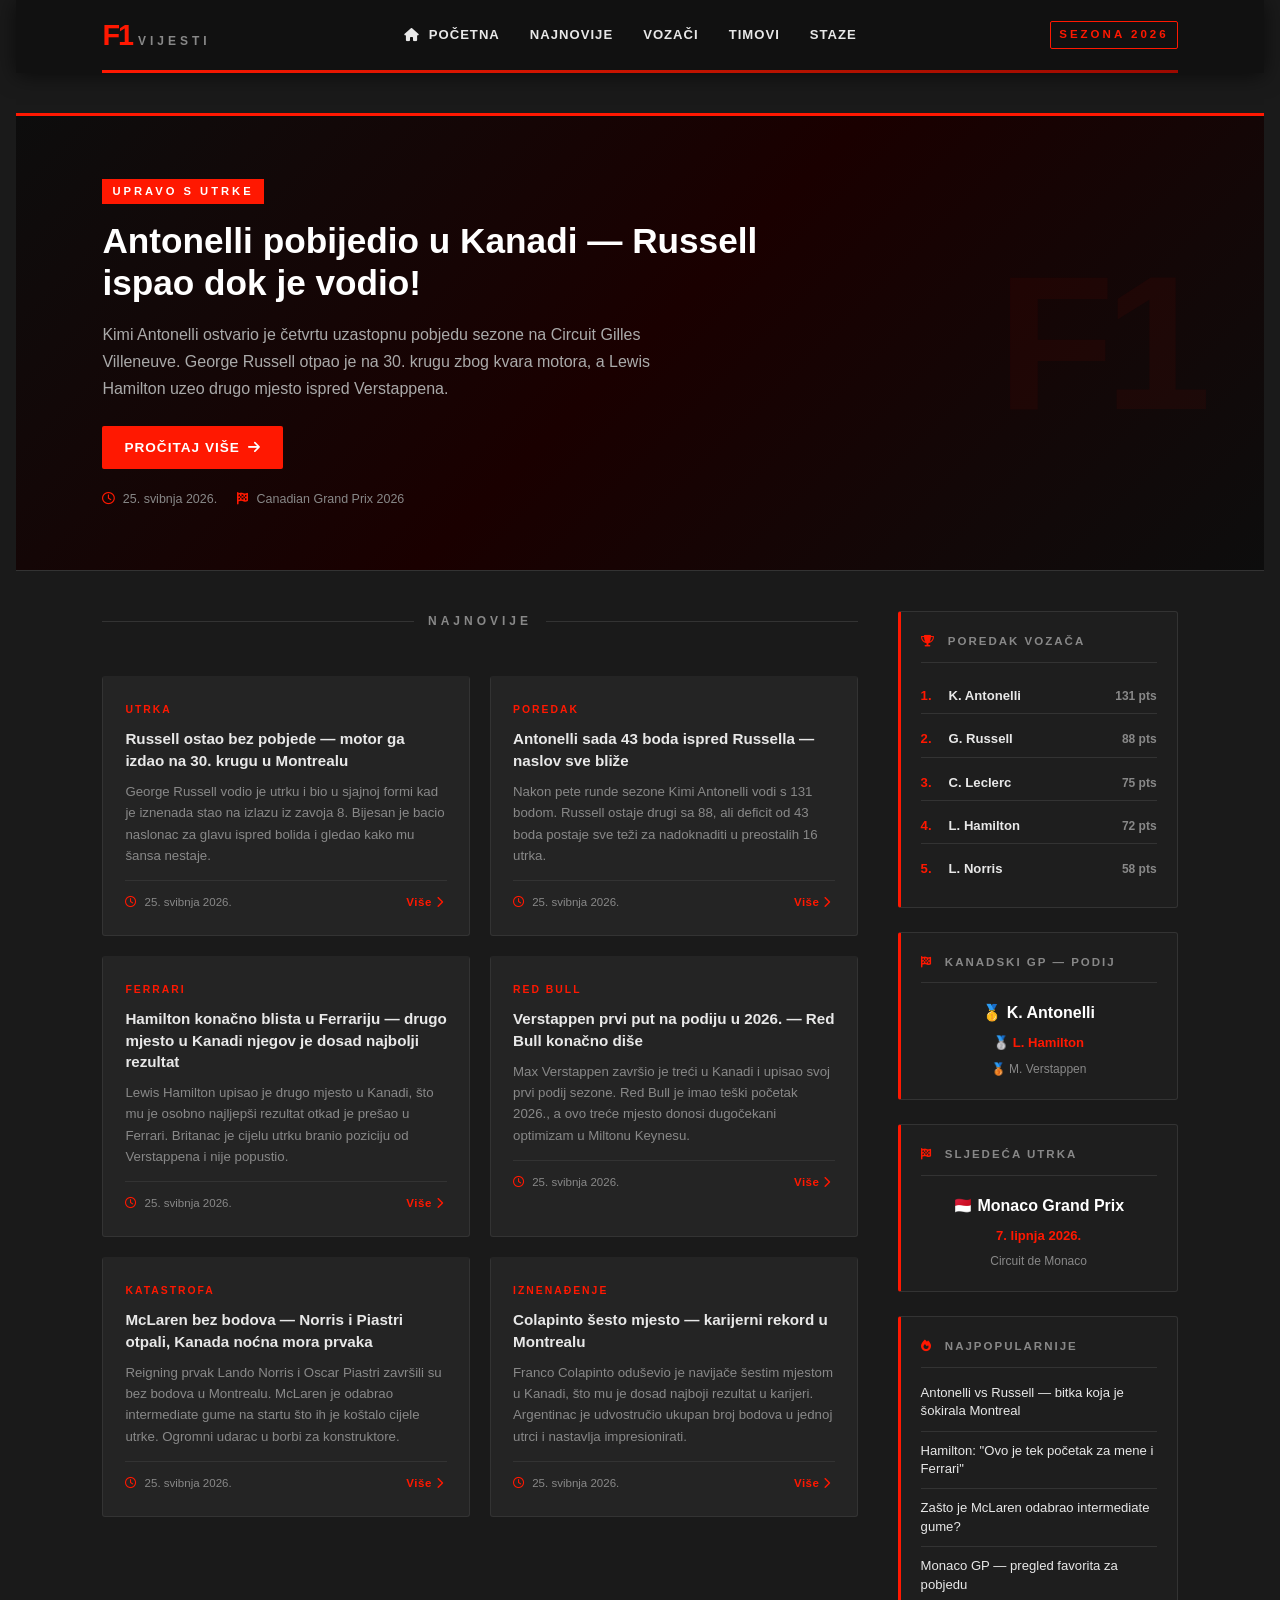
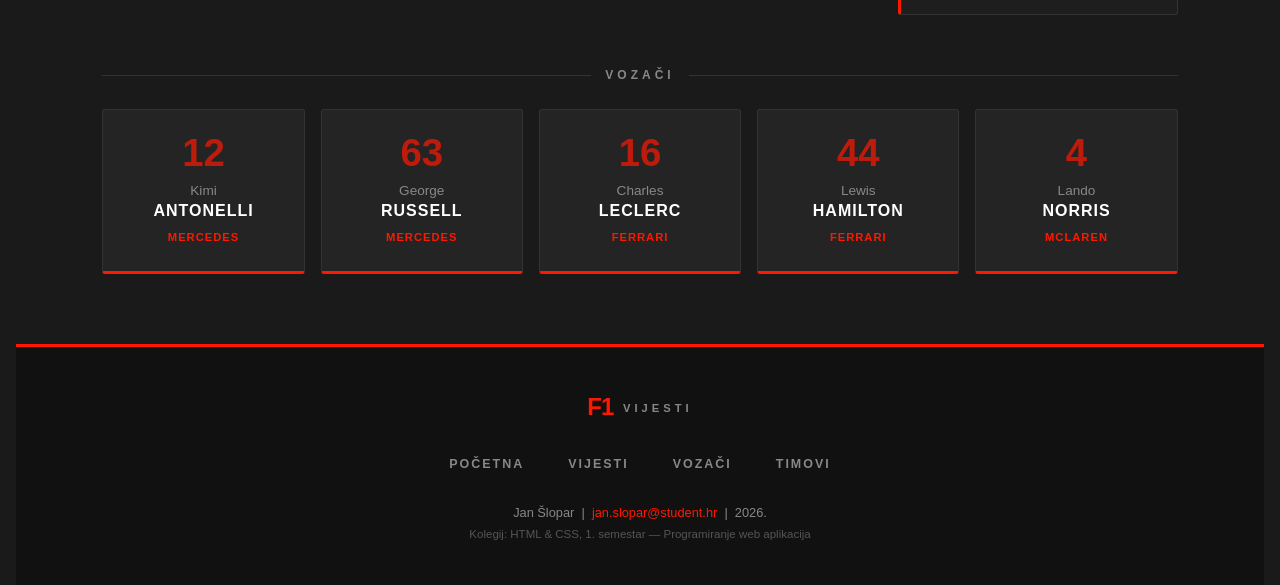
==== P/index.html @ 7d56a2d2 "Projekt - F1 Vijesti" ====
<!DOCTYPE html>
<html lang="hr">
<head>
  <meta charset="UTF-8">
  <meta name="viewport" content="width=device-width, initial-scale=1.0">
  <title>F1 Vijesti – Formula 1 News Hub</title>
  <link rel="stylesheet" href="style.css">
  <link rel="stylesheet" href="https://cdnjs.cloudflare.com/ajax/libs/font-awesome/6.7.2/css/all.min.css" crossorigin="anonymous" referrerpolicy="no-referrer" />
</head>
<body>

  <!-- ZAGLAVLJE -->
  <header>
    <div class="header-inner">
      <div class="header-brand">
        <span class="header-logo">F1</span>
        <span class="header-tagline">VIJESTI</span>
      </div>
      <!-- NAVIGACIJA -->
      <nav>
        <a href="index.html"><i class="fa-solid fa-house"></i> Početna</a>
        <a href="#najnovije">Najnovije</a>
        <a href="#vozaci">Vozači</a>
        <a href="#timovi">Timovi</a>
        <a href="#staze">Staze</a>
      </nav>
      <div class="header-season">SEZONA 2026</div>
    </div>
    <div class="header-stripe"></div>
  </header>

  <!-- TIJELO STRANICE -->
  <main>

    <!-- HERO VIJEST -->
    <section id="hero">
      <article class="hero-article">
        <div class="hero-label">UPRAVO S UTRKE</div>
        <h1>Antonelli pobijedio u Kanadi — Russell ispao dok je vodio!</h1>
        <p>Kimi Antonelli ostvario je četvrtu uzastopnu pobjedu sezone na Circuit Gilles Villeneuve. George Russell otpao je na 30. krugu zbog kvara motora, a Lewis Hamilton uzeo drugo mjesto ispred Verstappena.</p>
        <a href="vijest.html" class="btn-read">Pročitaj više <i class="fa-solid fa-arrow-right"></i></a>
        <div class="hero-meta">
          <span><i class="fa-regular fa-clock"></i> 25. svibnja 2026.</span>
          <span><i class="fa-solid fa-flag-checkered"></i> Canadian Grand Prix 2026</span>
        </div>
      </article>
    </section>

    <!-- NAJNOVIJE VIJESTI + ASIDE -->
    <div class="content-wrapper">

      <section id="najnovije" class="news-grid">
        <h2 class="section-title"><span>NAJNOVIJE</span></h2>

        <article class="news-card">
          <div class="news-card-label">UTRKA</div>
          <h3><a href="vijest.html">Russell ostao bez pobjede — motor ga izdao na 30. krugu u Montrealu</a></h3>
          <p>George Russell vodio je utrku i bio u sjajnoj formi kad je iznenada stao na izlazu iz zavoja 8. Bijesan je bacio naslonac za glavu ispred bolida i gledao kako mu šansa nestaje.</p>
          <div class="news-meta">
            <span><i class="fa-regular fa-clock"></i> 25. svibnja 2026.</span>
            <a href="vijest.html" class="link-more">Više <i class="fa-solid fa-chevron-right"></i></a>
          </div>
        </article>

        <article class="news-card">
          <div class="news-card-label">POREDAK</div>
          <h3><a href="vijest.html">Antonelli sada 43 boda ispred Russella — naslov sve bliže</a></h3>
          <p>Nakon pete runde sezone Kimi Antonelli vodi s 131 bodom. Russell ostaje drugi sa 88, ali deficit od 43 boda postaje sve teži za nadoknaditi u preostalih 16 utrka.</p>
          <div class="news-meta">
            <span><i class="fa-regular fa-clock"></i> 25. svibnja 2026.</span>
            <a href="vijest.html" class="link-more">Više <i class="fa-solid fa-chevron-right"></i></a>
          </div>
        </article>

        <article class="news-card">
          <div class="news-card-label">FERRARI</div>
          <h3><a href="vijest.html">Hamilton konačno blista u Ferrariju — drugo mjesto u Kanadi njegov je dosad najbolji rezultat</a></h3>
          <p>Lewis Hamilton upisao je drugo mjesto u Kanadi, što mu je osobno najljepši rezultat otkad je prešao u Ferrari. Britanac je cijelu utrku branio poziciju od Verstappena i nije popustio.</p>
          <div class="news-meta">
            <span><i class="fa-regular fa-clock"></i> 25. svibnja 2026.</span>
            <a href="vijest.html" class="link-more">Više <i class="fa-solid fa-chevron-right"></i></a>
          </div>
        </article>

        <article class="news-card">
          <div class="news-card-label">RED BULL</div>
          <h3><a href="vijest.html">Verstappen prvi put na podiju u 2026. — Red Bull konačno diše</a></h3>
          <p>Max Verstappen završio je treći u Kanadi i upisao svoj prvi podij sezone. Red Bull je imao teški početak 2026., a ovo treće mjesto donosi dugočekani optimizam u Miltonu Keynesu.</p>
          <div class="news-meta">
            <span><i class="fa-regular fa-clock"></i> 25. svibnja 2026.</span>
            <a href="vijest.html" class="link-more">Više <i class="fa-solid fa-chevron-right"></i></a>
          </div>
        </article>

        <article class="news-card">
          <div class="news-card-label">KATASTROFA</div>
          <h3><a href="vijest.html">McLaren bez bodova — Norris i Piastri otpali, Kanada noćna mora prvaka</a></h3>
          <p>Reigning prvak Lando Norris i Oscar Piastri završili su bez bodova u Montrealu. McLaren je odabrao intermediate gume na startu što ih je koštalo cijele utrke. Ogromni udarac u borbi za konstruktore.</p>
          <div class="news-meta">
            <span><i class="fa-regular fa-clock"></i> 25. svibnja 2026.</span>
            <a href="vijest.html" class="link-more">Više <i class="fa-solid fa-chevron-right"></i></a>
          </div>
        </article>

        <article class="news-card">
          <div class="news-card-label">IZNENAĐENJE</div>
          <h3><a href="vijest.html">Colapinto šesto mjesto — karijerni rekord u Montrealu</a></h3>
          <p>Franco Colapinto oduševio je navijače šestim mjestom u Kanadi, što mu je dosad najboji rezultat u karijeri. Argentinac je udvostručio ukupan broj bodova u jednoj utrci i nastavlja impresionirati.</p>
          <div class="news-meta">
            <span><i class="fa-regular fa-clock"></i> 25. svibnja 2026.</span>
            <a href="vijest.html" class="link-more">Više <i class="fa-solid fa-chevron-right"></i></a>
          </div>
        </article>

      </section>

      <!-- ASIDE – BOČNI SADRŽAJ -->
      <aside>

        <div class="aside-block">
          <h3 class="aside-title"><i class="fa-solid fa-trophy"></i> Poredak vozača</h3>
          <ol class="standings-list">
            <li><span class="pos">1.</span><span class="driver">K. Antonelli</span><span class="pts">131 pts</span></li>
            <li><span class="pos">2.</span><span class="driver">G. Russell</span><span class="pts">88 pts</span></li>
            <li><span class="pos">3.</span><span class="driver">C. Leclerc</span><span class="pts">75 pts</span></li>
            <li><span class="pos">4.</span><span class="driver">L. Hamilton</span><span class="pts">72 pts</span></li>
            <li><span class="pos">5.</span><span class="driver">L. Norris</span><span class="pts">58 pts</span></li>
          </ol>
        </div>

        <div class="aside-block">
          <h3 class="aside-title"><i class="fa-solid fa-flag-checkered"></i> Kanadski GP — Podij</h3>
          <div class="next-race">
            <div class="race-name">🥇 K. Antonelli</div>
            <div class="race-date">🥈 L. Hamilton</div>
            <div class="race-circuit">🥉 M. Verstappen</div>
          </div>
        </div>

        <div class="aside-block">
          <h3 class="aside-title"><i class="fa-solid fa-flag-checkered"></i> Sljedeća utrka</h3>
          <div class="next-race">
            <div class="race-name">🇲🇨 Monaco Grand Prix</div>
            <div class="race-date">7. lipnja 2026.</div>
            <div class="race-circuit">Circuit de Monaco</div>
          </div>
        </div>

        <div class="aside-block">
          <h3 class="aside-title"><i class="fa-solid fa-fire"></i> Najpopularnije</h3>
          <ul class="popular-list">
            <li><a href="vijest.html">Antonelli vs Russell — bitka koja je šokirala Montreal</a></li>
            <li><a href="vijest.html">Hamilton: "Ovo je tek početak za mene i Ferrari"</a></li>
            <li><a href="vijest.html">Zašto je McLaren odabrao intermediate gume?</a></li>
            <li><a href="vijest.html">Monaco GP — pregled favorita za pobjedu</a></li>
          </ul>
        </div>

      </aside>
    </div>

    <!-- SEKCIJA VOZAČI -->
    <section id="vozaci">
      <h2 class="section-title"><span>VOZAČI</span></h2>
      <div class="drivers-strip">
        <div class="driver-card">
          <div class="driver-number">12</div>
          <div class="driver-name">Kimi<br><strong>Antonelli</strong></div>
          <div class="driver-team">Mercedes</div>
        </div>
        <div class="driver-card">
          <div class="driver-number">63</div>
          <div class="driver-name">George<br><strong>Russell</strong></div>
          <div class="driver-team">Mercedes</div>
        </div>
        <div class="driver-card">
          <div class="driver-number">16</div>
          <div class="driver-name">Charles<br><strong>Leclerc</strong></div>
          <div class="driver-team">Ferrari</div>
        </div>
        <div class="driver-card">
          <div class="driver-number">44</div>
          <div class="driver-name">Lewis<br><strong>Hamilton</strong></div>
          <div class="driver-team">Ferrari</div>
        </div>
        <div class="driver-card">
          <div class="driver-number">4</div>
          <div class="driver-name">Lando<br><strong>Norris</strong></div>
          <div class="driver-team">McLaren</div>
        </div>
      </div>
    </section>

  </main>

  <!-- PODNOŽJE -->
  <footer>
    <div class="footer-inner">
      <div class="footer-brand">F1 <span>VIJESTI</span></div>
      <nav class="footer-nav">
        <a href="index.html">Početna</a>
        <a href="#najnovije">Vijesti</a>
        <a href="#vozaci">Vozači</a>
        <a href="#timovi">Timovi</a>
      </nav>
      <div class="footer-info">
        <p>Jan Šlopar &nbsp;|&nbsp; <a href="mailto:jan.slopar@student.hr">jan.slopar@student.hr</a> &nbsp;|&nbsp; 2026.</p>
        <p class="footer-copy">Kolegij: HTML &amp; CSS, 1. semestar &mdash; Programiranje web aplikacija</p>
      </div>
    </div>
  </footer>

</body>
</html>
---- P/style.css ----
/* ---------- var ---------- */
:root {
  --red:        #FF1801;
  --red-dark:   #B31200;
  --red-glow:   rgba(255, 24, 1, 0.15);
  --bg:         #1a1a1a;
  --bg-card:    #242424;
  --bg-aside:   #1e1e1e;
  --border:     #333;
  --text:       #e8e8e8;
  --text-muted: #888;
  --white:      #ffffff;
  --gold:       #f0c040;
  --font-main:  'Segoe UI', Tahoma, Geneva, Verdana, sans-serif;
}

/* ---------- reset ---------- */
*, *::before, *::after {
  box-sizing: border-box;
  margin: 0;
  padding: 0;
}

html {
  scroll-behavior: smooth;
}

body {
  font-family: var(--font-main);
  background-color: var(--bg);
  color: var(--text);
  line-height: 1.7;
  padding-left: 8%;
  padding-right: 8%;
}

a {
  color: var(--red);
  text-decoration: none;
  transition: color 0.2s;
}

a:hover {
  color: var(--red-dark);
}

img {
  max-width: 100%;
  display: block;
}

ul, ol {
  list-style: none;
}

/* ---------- ZAGLAVLJE (HEADER) ---------- */
header {
  position: sticky;
  top: 0;
  z-index: 100;
  background-color: #111;
  margin-left: -8%;
  margin-right: -8%;
  padding: 0 8%;
  box-shadow: 0 2px 20px rgba(0,0,0,0.6);
}

.header-inner {
  display: flex;
  align-items: center;
  justify-content: space-between;
  height: 70px;
  gap: 20px;
}

.header-brand {
  display: flex;
  align-items: baseline;
  gap: 6px;
  flex-shrink: 0;
}

.header-logo {
  font-size: 1.8rem;
  font-weight: 900;
  color: var(--red);
  letter-spacing: -2px;
  text-transform: uppercase;
}

.header-tagline {
  font-size: 0.75rem;
  font-weight: 700;
  color: var(--text-muted);
  letter-spacing: 4px;
  text-transform: uppercase;
}

/* NAVIGACIJA */
nav {
  display: flex;
  gap: 6px;
  flex-wrap: wrap;
}

nav a {
  color: var(--text);
  font-size: 0.82rem;
  font-weight: 600;
  letter-spacing: 1px;
  text-transform: uppercase;
  padding: 6px 12px;
  border-radius: 2px;
  transition: color 0.2s, background 0.2s;
}

nav a:hover {
  color: var(--white);
  background-color: var(--red);
}

nav a i {
  margin-right: 4px;
}

.header-season {
  font-size: 0.72rem;
  font-weight: 800;
  letter-spacing: 3px;
  color: var(--red);
  flex-shrink: 0;
  border: 1px solid var(--red);
  padding: 3px 8px;
  border-radius: 2px;
}

.header-stripe {
  height: 3px;
  background: linear-gradient(90deg, var(--red), var(--red-dark), #800, var(--red));
  background-size: 200% 100%;
  animation: stripe-move 3s linear infinite;
}

@keyframes stripe-move {
  0%   { background-position: 0% 0%; }
  100% { background-position: 200% 0%; }
}

/* ---------- HERO SEKCIJA ---------- */
#hero {
  margin: 40px -8%;
  padding: 60px 8%;
  background: linear-gradient(135deg, #0d0d0d 0%, #1a0000 50%, #0d0d0d 100%);
  border-top: 3px solid var(--red);
  border-bottom: 1px solid var(--border);
  position: relative;
  overflow: hidden;
}

#hero::before {
  content: "F1";
  position: absolute;
  right: 5%;
  top: 50%;
  transform: translateY(-50%);
  font-size: 12rem;
  font-weight: 900;
  color: rgba(255,24,1,0.05);
  letter-spacing: -10px;
  pointer-events: none;
}

.hero-article {
  max-width: 700px;
}

.hero-label {
  display: inline-block;
  background: var(--red);
  color: var(--white);
  font-size: 0.7rem;
  font-weight: 800;
  letter-spacing: 3px;
  padding: 3px 10px;
  margin-bottom: 16px;
  text-transform: uppercase;
}

.hero-article h1 {
  font-size: 2.2rem;
  font-weight: 800;
  line-height: 1.2;
  color: var(--white);
  margin-bottom: 16px;
}

.hero-article p {
  font-size: 1rem;
  color: #aaa;
  margin-bottom: 24px;
  max-width: 580px;
}

.btn-read {
  display: inline-flex;
  align-items: center;
  gap: 8px;
  background: var(--red);
  color: var(--white);
  font-weight: 700;
  font-size: 0.85rem;
  letter-spacing: 1px;
  text-transform: uppercase;
  padding: 10px 22px;
  border-radius: 2px;
  transition: background 0.2s, transform 0.15s;
}

.btn-read:hover {
  background: var(--red-dark);
  color: var(--white);
  transform: translateX(3px);
}

.hero-meta {
  display: flex;
  gap: 20px;
  margin-top: 20px;
  font-size: 0.78rem;
  color: var(--text-muted);
}

.hero-meta i {
  margin-right: 5px;
  color: var(--red);
}

/* ---------- LAYOUT: CONTENT + ASIDE ---------- */
.content-wrapper {
  display: grid;
  grid-template-columns: 1fr 280px;
  gap: 40px;
  margin-top: 40px;
}

/* ---------- NASLOV SEKCIJE ---------- */
.section-title {
  font-size: 0.75rem;
  font-weight: 800;
  letter-spacing: 4px;
  text-transform: uppercase;
  color: var(--text-muted);
  margin-bottom: 24px;
  display: flex;
  align-items: center;
  gap: 14px;
}

.section-title::before,
.section-title::after {
  content: "";
  flex: 1;
  height: 1px;
  background: var(--border);
}

.section-title span {
  white-space: nowrap;
}

/* ---------- MREŽA VIJESTI ---------- */
.news-grid {
  display: grid;
  grid-template-columns: 1fr 1fr;
  gap: 20px;
  align-content: start;
}

.news-grid .section-title {
  grid-column: 1 / -1;
}

/* ---------- KARTICA VIJESTI ---------- */
.news-card {
  background: var(--bg-card);
  border: 1px solid var(--border);
  border-top: 3px solid transparent;
  padding: 22px;
  border-radius: 3px;
  transition: border-top-color 0.2s, transform 0.2s, box-shadow 0.2s;
}

.news-card:hover {
  border-top-color: var(--red);
  transform: translateY(-3px);
  box-shadow: 0 8px 30px rgba(0,0,0,0.4);
}

.news-card-label {
  font-size: 0.65rem;
  font-weight: 800;
  letter-spacing: 2px;
  color: var(--red);
  text-transform: uppercase;
  margin-bottom: 10px;
}

.news-card h3 {
  font-size: 0.95rem;
  font-weight: 700;
  line-height: 1.4;
  margin-bottom: 10px;
}

.news-card h3 a {
  color: var(--text);
  transition: color 0.2s;
}

.news-card h3 a:hover {
  color: var(--red);
}

.news-card p {
  font-size: 0.83rem;
  color: var(--text-muted);
  line-height: 1.6;
  margin-bottom: 14px;
}

.news-meta {
  display: flex;
  justify-content: space-between;
  align-items: center;
  font-size: 0.72rem;
  color: var(--text-muted);
  border-top: 1px solid var(--border);
  padding-top: 12px;
}

.news-meta i {
  margin-right: 4px;
  color: var(--red);
}

.link-more {
  font-size: 0.72rem;
  font-weight: 700;
  color: var(--red);
  letter-spacing: 0.5px;
}

/* ---------- ASIDE ---------- */
aside {
  display: flex;
  flex-direction: column;
  gap: 24px;
}

.aside-block {
  background: var(--bg-aside);
  border: 1px solid var(--border);
  border-left: 3px solid var(--red);
  padding: 20px;
  border-radius: 3px;
}

.aside-title {
  font-size: 0.72rem;
  font-weight: 800;
  letter-spacing: 2px;
  text-transform: uppercase;
  color: var(--text-muted);
  margin-bottom: 16px;
  padding-bottom: 10px;
  border-bottom: 1px solid var(--border);
}

.aside-title i {
  color: var(--red);
  margin-right: 7px;
}

/* Poredak vozača */
.standings-list {
  display: flex;
  flex-direction: column;
  gap: 8px;
}

.standings-list li {
  display: flex;
  align-items: center;
  gap: 8px;
  font-size: 0.82rem;
  padding: 6px 0;
  border-bottom: 1px solid var(--border);
}

.standings-list li:last-child {
  border-bottom: none;
}

.standings-list .pos {
  color: var(--red);
  font-weight: 800;
  width: 20px;
  flex-shrink: 0;
}

.standings-list .driver {
  flex: 1;
  font-weight: 600;
}

.standings-list .pts {
  color: var(--text-muted);
  font-size: 0.75rem;
  font-weight: 700;
}

/* Sljedeća utrka */
.next-race {
  text-align: center;
}

.race-name {
  font-size: 1rem;
  font-weight: 700;
  color: var(--white);
  margin-bottom: 6px;
}

.race-date {
  font-size: 0.82rem;
  color: var(--red);
  font-weight: 700;
  margin-bottom: 4px;
}

.race-circuit {
  font-size: 0.75rem;
  color: var(--text-muted);
}

/* Popularne vijesti */
.popular-list {
  display: flex;
  flex-direction: column;
  gap: 10px;
}

.popular-list li {
  font-size: 0.82rem;
  line-height: 1.4;
  padding-bottom: 10px;
  border-bottom: 1px solid var(--border);
}

.popular-list li:last-child {
  border-bottom: none;
  padding-bottom: 0;
}

.popular-list li a {
  color: var(--text);
}

.popular-list li a:hover {
  color: var(--red);
}

/* ---------- VOZAČI STRIP ---------- */
#vozaci {
  margin-top: 50px;
  margin-bottom: 50px;
}

.drivers-strip {
  display: flex;
  gap: 16px;
  overflow-x: auto;
  padding-bottom: 10px;
}

.driver-card {
  background: var(--bg-card);
  border: 1px solid var(--border);
  border-bottom: 3px solid var(--red);
  padding: 24px 20px;
  border-radius: 3px;
  min-width: 160px;
  flex: 1;
  text-align: center;
  transition: transform 0.2s, box-shadow 0.2s;
}

.driver-card:hover {
  transform: translateY(-4px);
  box-shadow: 0 10px 30px var(--red-glow);
}

.driver-number {
  font-size: 2.4rem;
  font-weight: 900;
  color: var(--red);
  line-height: 1;
  margin-bottom: 8px;
  opacity: 0.7;
}

.driver-name {
  font-size: 0.85rem;
  color: var(--text-muted);
  line-height: 1.4;
  margin-bottom: 6px;
}

.driver-name strong {
  display: block;
  color: var(--white);
  font-size: 1rem;
  font-weight: 800;
  text-transform: uppercase;
  letter-spacing: 1px;
}

.driver-team {
  font-size: 0.7rem;
  color: var(--red);
  font-weight: 700;
  letter-spacing: 1px;
  text-transform: uppercase;
}

/* ---------- ČLANAK (vijest.html) ---------- */
.article-breadcrumb {
  font-size: 0.75rem;
  color: var(--text-muted);
  margin-bottom: 24px;
  display: flex;
  align-items: center;
  gap: 8px;
  flex-wrap: wrap;
}

.article-breadcrumb a {
  color: var(--text-muted);
}

.article-breadcrumb a:hover {
  color: var(--red);
}

.article-breadcrumb i {
  font-size: 0.6rem;
  color: var(--border);
}

.single-article {
  padding-right: 20px;
}

.article-label {
  display: inline-block;
  background: var(--red);
  color: var(--white);
  font-size: 0.68rem;
  font-weight: 800;
  letter-spacing: 3px;
  padding: 3px 10px;
  margin-bottom: 16px;
  text-transform: uppercase;
}

.single-article h1 {
  font-size: 2rem;
  font-weight: 800;
  line-height: 1.25;
  color: var(--white);
  margin-bottom: 16px;
}

.article-meta {
  display: flex;
  gap: 20px;
  flex-wrap: wrap;
  font-size: 0.78rem;
  color: var(--text-muted);
  padding-bottom: 20px;
  border-bottom: 1px solid var(--border);
  margin-bottom: 24px;
}

.article-meta i {
  color: var(--red);
  margin-right: 5px;
}

.article-lead {
  font-size: 1.05rem;
  font-weight: 600;
  color: #bbb;
  line-height: 1.7;
  padding: 18px 20px;
  border-left: 4px solid var(--red);
  background: var(--bg-card);
  border-radius: 0 3px 3px 0;
  margin-bottom: 30px;
}

.article-body h2 {
  font-size: 1.15rem;
  font-weight: 800;
  color: var(--white);
  margin: 28px 0 12px;
  text-transform: uppercase;
  letter-spacing: 1px;
}

.article-body p {
  font-size: 0.92rem;
  color: var(--text);
  line-height: 1.8;
  margin-bottom: 16px;
}

.article-body em {
  color: var(--red);
  font-style: normal;
  font-weight: 600;
}

blockquote {
  border-left: 4px solid var(--red);
  padding: 14px 20px;
  background: var(--bg-card);
  margin: 24px 0;
  font-size: 0.95rem;
  color: #ccc;
  font-style: italic;
  border-radius: 0 3px 3px 0;
}

blockquote cite {
  display: block;
  margin-top: 8px;
  font-size: 0.78rem;
  color: var(--red);
  font-style: normal;
  font-weight: 700;
}

/* Tablica u članku */
.article-table {
  width: 100%;
  border-collapse: collapse;
  margin: 24px 0;
  font-size: 0.88rem;
}

.article-table th {
  background: var(--red);
  color: var(--white);
  font-weight: 700;
  text-align: left;
  padding: 10px 14px;
  letter-spacing: 1px;
  text-transform: uppercase;
  font-size: 0.75rem;
}

.article-table td {
  padding: 10px 14px;
  border-bottom: 1px solid var(--border);
  color: var(--text);
}

.article-table .top-row td {
  color: var(--gold);
  font-weight: 700;
}

.article-table tr:hover td {
  background: var(--bg-card);
}

/* Tagovi */
.article-tags {
  display: flex;
  flex-wrap: wrap;
  gap: 8px;
  margin: 30px 0;
  align-items: center;
}

.article-tags span {
  color: var(--text-muted);
  font-size: 0.8rem;
}

.article-tags a {
  font-size: 0.75rem;
  font-weight: 700;
  padding: 4px 12px;
  border: 1px solid var(--red);
  color: var(--red);
  border-radius: 2px;
  letter-spacing: 1px;
  text-transform: uppercase;
  transition: background 0.2s, color 0.2s;
}

.article-tags a:hover {
  background: var(--red);
  color: var(--white);
}

.btn-back {
  display: inline-flex;
  align-items: center;
  gap: 8px;
  color: var(--text-muted);
  font-size: 0.82rem;
  font-weight: 600;
  transition: color 0.2s;
  border-top: 1px solid var(--border);
  padding-top: 20px;
  margin-top: 10px;
  width: 100%;
}

.btn-back:hover {
  color: var(--red);
}

/* ---------- PODNOŽJE (FOOTER) ---------- */
footer {
  background: #111;
  margin-left: -8%;
  margin-right: -8%;
  padding: 40px 8%;
  margin-top: 60px;
  border-top: 3px solid var(--red);
}

.footer-inner {
  display: flex;
  flex-direction: column;
  align-items: center;
  gap: 20px;
  text-align: center;
}

.footer-brand {
  font-size: 1.5rem;
  font-weight: 900;
  color: var(--red);
  letter-spacing: -1px;
}

.footer-brand span {
  font-size: 0.7rem;
  font-weight: 700;
  color: var(--text-muted);
  letter-spacing: 4px;
  margin-left: 4px;
  vertical-align: middle;
}

.footer-nav {
  display: flex;
  gap: 20px;
  flex-wrap: wrap;
  justify-content: center;
}

.footer-nav a {
  font-size: 0.78rem;
  font-weight: 700;
  letter-spacing: 2px;
  text-transform: uppercase;
  color: var(--text-muted);
}

.footer-nav a:hover {
  color: var(--red);
}

.footer-info {
  font-size: 0.8rem;
  color: var(--text-muted);
  line-height: 1.8;
}

.footer-info a {
  color: var(--red);
}

.footer-copy {
  font-size: 0.72rem;
  color: #555;
}

/* ---------- RESPONZIVNOST ---------- */
@media (max-width: 1100px) {
  .content-wrapper {
    grid-template-columns: 1fr 240px;
  }
}

@media (max-width: 900px) {
  body {
    padding-left: 5%;
    padding-right: 5%;
  }

  header {
    margin-left: -5%;
    margin-right: -5%;
    padding: 0 5%;
  }

  footer {
    margin-left: -5%;
    margin-right: -5%;
    padding: 30px 5%;
  }

  #hero {
    margin-left: -5%;
    margin-right: -5%;
    padding: 40px 5%;
  }

  .content-wrapper {
    grid-template-columns: 1fr;
  }

  aside {
    flex-direction: row;
    flex-wrap: wrap;
  }

  .aside-block {
    flex: 1;
    min-width: 240px;
  }

  .header-season {
    display: none;
  }
}

@media (max-width: 650px) {
  body {
    padding-left: 4%;
    padding-right: 4%;
  }

  .header-inner {
    flex-wrap: wrap;
    height: auto;
    padding: 12px 0;
    gap: 10px;
  }

  nav a {
    padding: 4px 8px;
    font-size: 0.75rem;
  }

  .hero-article h1 {
    font-size: 1.5rem;
  }

  .news-grid {
    grid-template-columns: 1fr;
  }

  .drivers-strip {
    flex-wrap: nowrap;
    overflow-x: auto;
  }

  .single-article h1 {
    font-size: 1.5rem;
  }

  aside {
    flex-direction: column;
  }
}
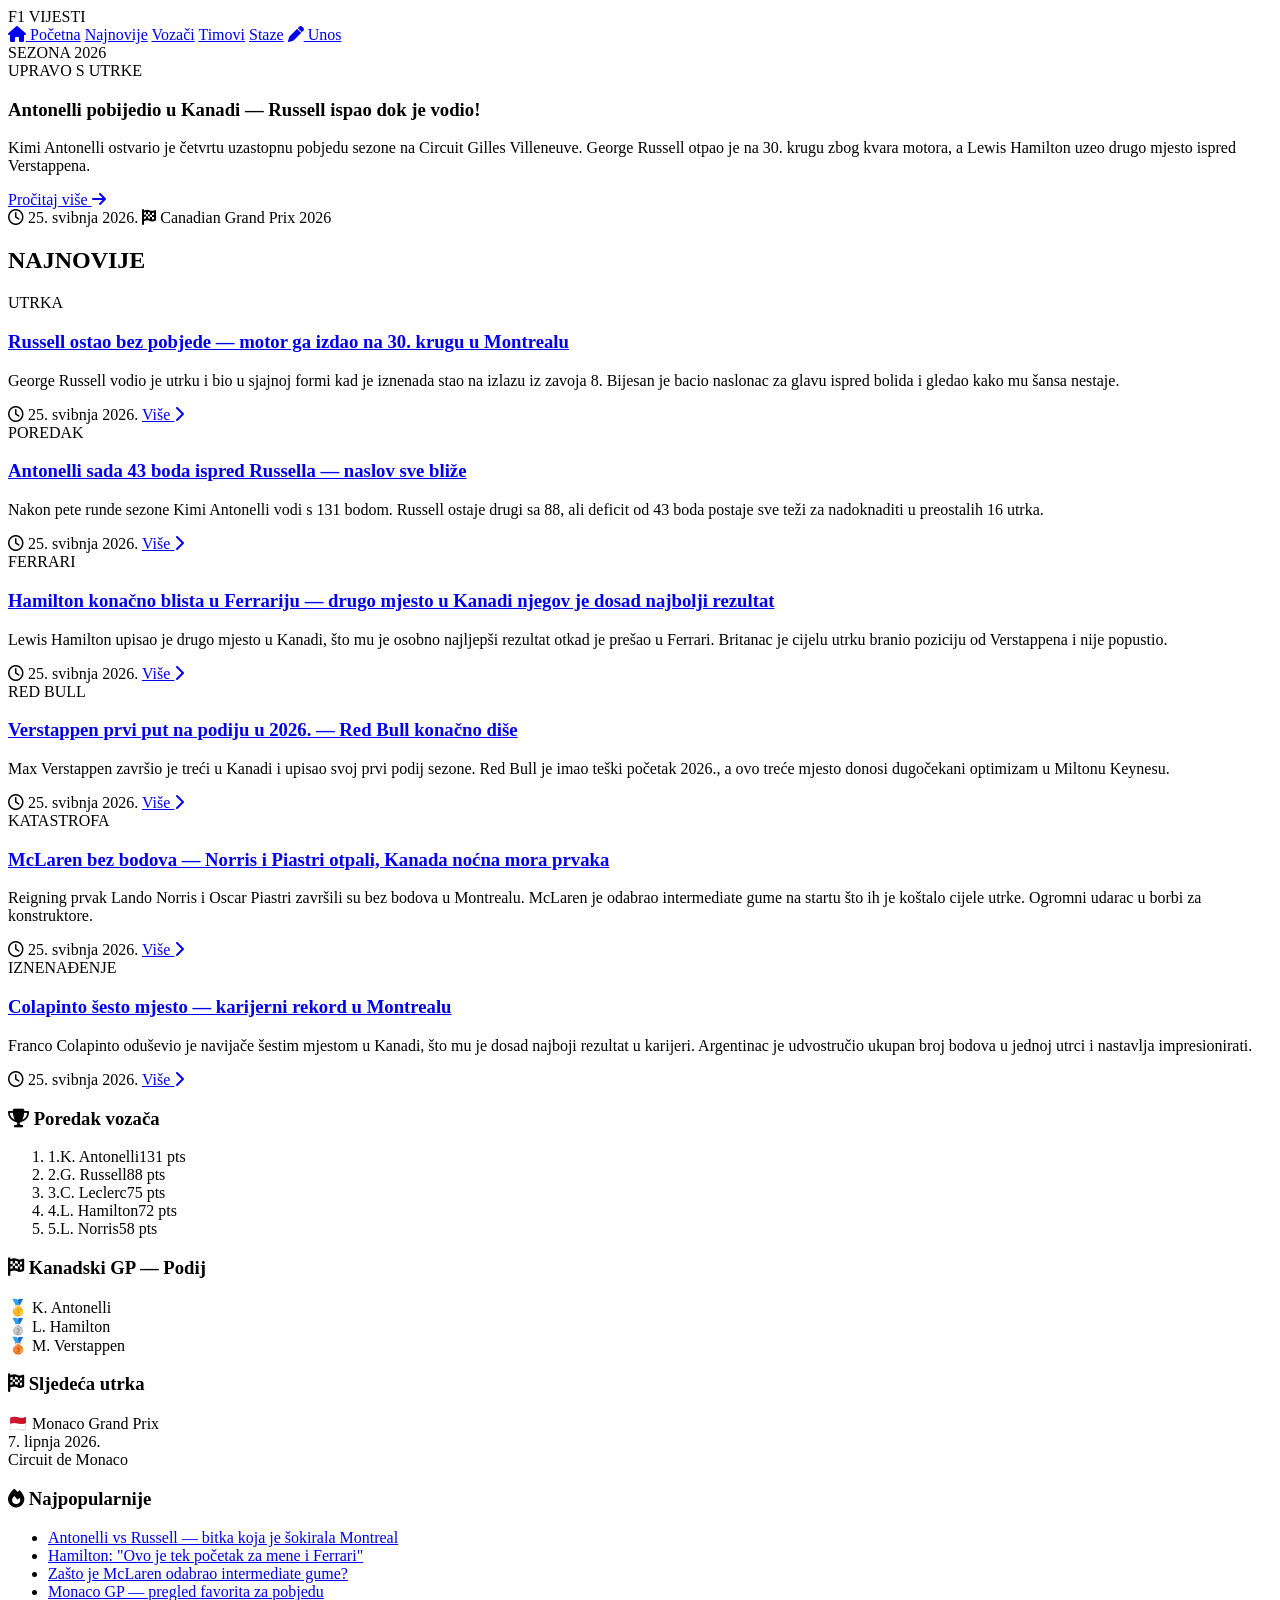
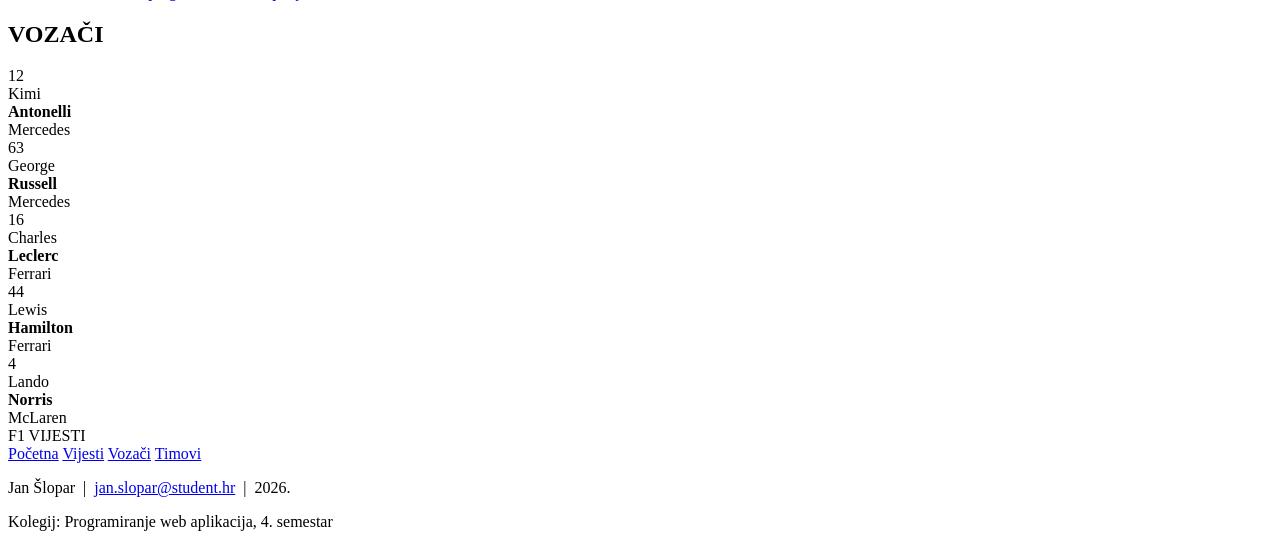
==== commit 5f66b849: "Projekt - F1 Vijesti" ====
--- a/P/index.html
+++ b/P/index.html
@@ -4,7 +4,7 @@
   <meta charset="UTF-8">
   <meta name="viewport" content="width=device-width, initial-scale=1.0">
   <title>F1 Vijesti – Formula 1 News Hub</title>
-  <link rel="stylesheet" href="style.css">
+  <link rel="stylesheet" href="style/style.css">
   <link rel="stylesheet" href="https://cdnjs.cloudflare.com/ajax/libs/font-awesome/6.7.2/css/all.min.css" crossorigin="anonymous" referrerpolicy="no-referrer" />
 </head>
 <body>
@@ -23,6 +23,7 @@
         <a href="#vozaci">Vozači</a>
         <a href="#timovi">Timovi</a>
         <a href="#staze">Staze</a>
+        <a href="unos.html"><i class="fa-solid fa-pen"></i> Unos</a>
       </nav>
       <div class="header-season">SEZONA 2026</div>
     </div>
@@ -204,8 +205,8 @@
         <a href="#timovi">Timovi</a>
       </nav>
       <div class="footer-info">
-        <p>Jan Šlopar &nbsp;|&nbsp; <a href="mailto:jan.slopar@student.hr">jan.slopar@student.hr</a> &nbsp;|&nbsp; 2026.</p>
-        <p class="footer-copy">Kolegij: HTML &amp; CSS, 1. semestar &mdash; Programiranje web aplikacija</p>
+        <p>Jan Šlopar &nbsp;|&nbsp; <a href="mailto:jslopar@tvz.hr">jan.slopar@student.hr</a> &nbsp;|&nbsp; 2026.</p>
+        <p class="footer-copy">Kolegij: Programiranje web aplikacija, 4. semestar </p>
       </div>
     </div>
   </footer>
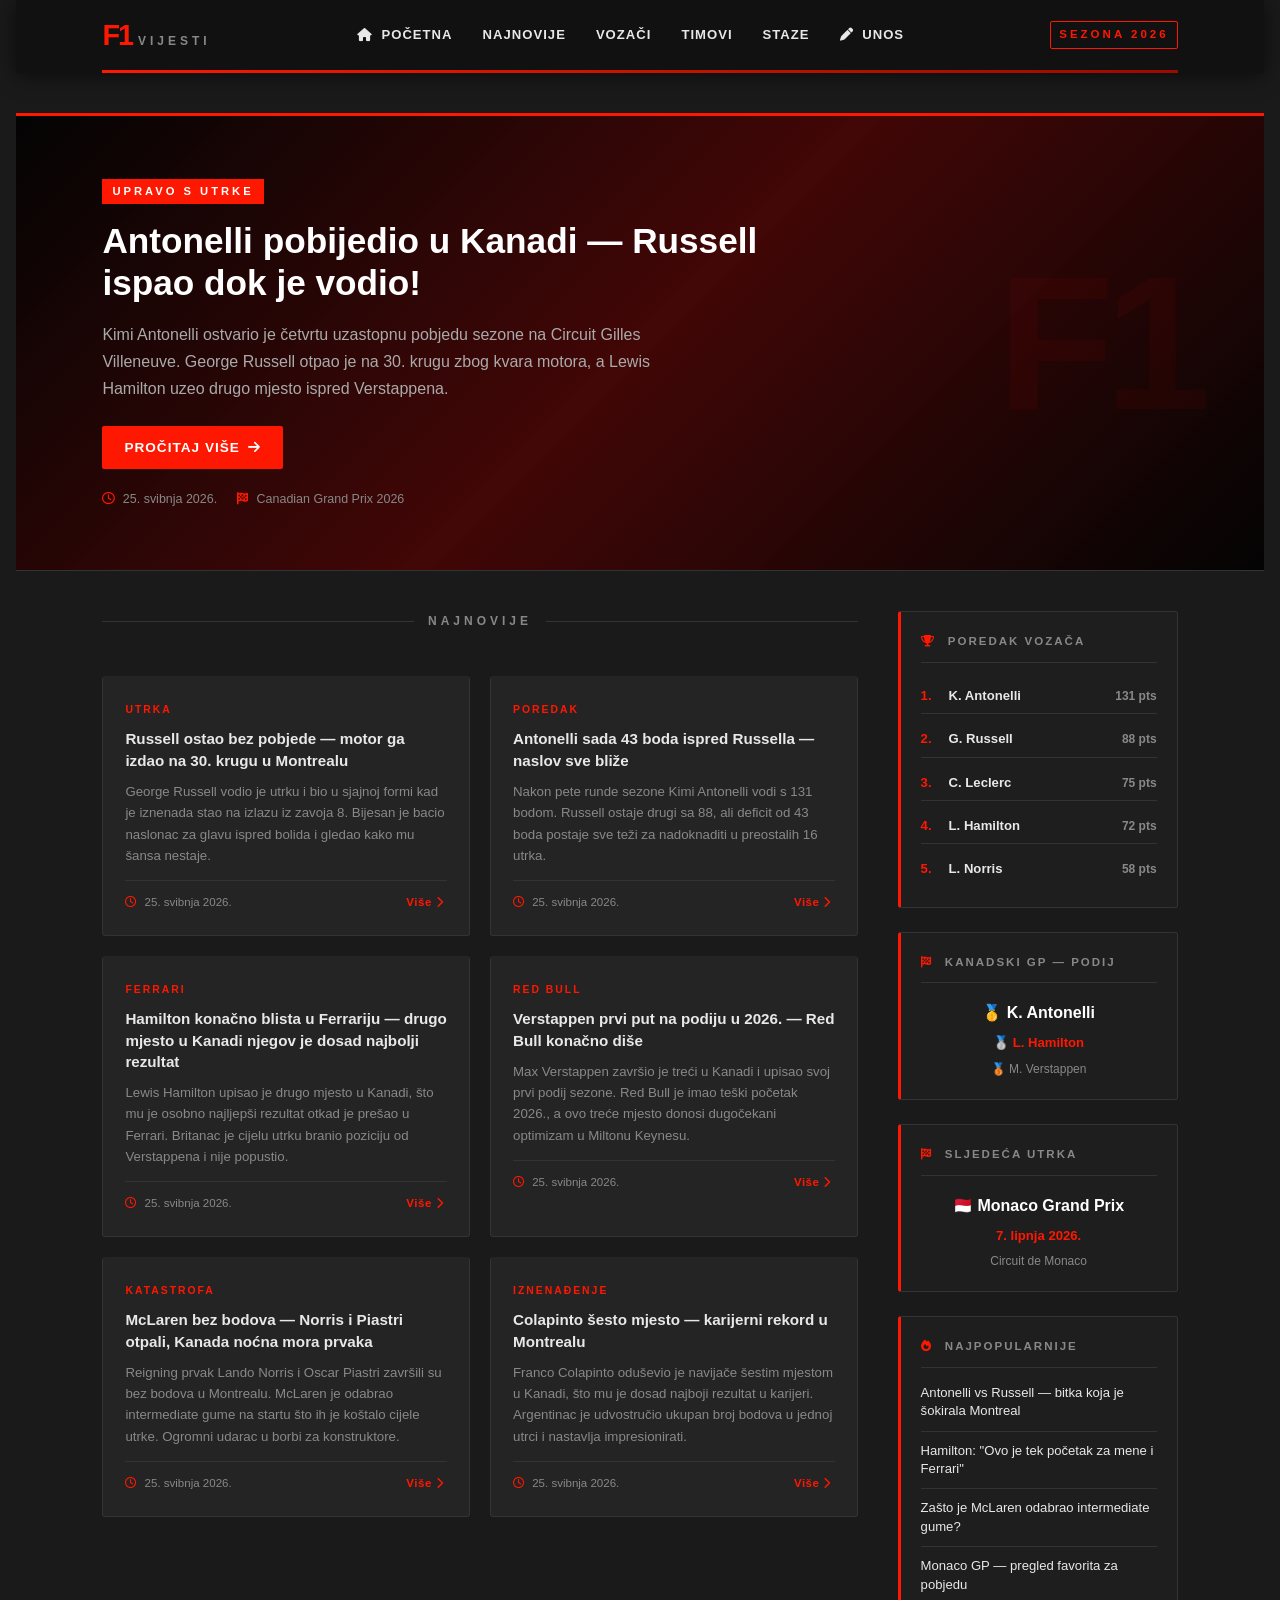
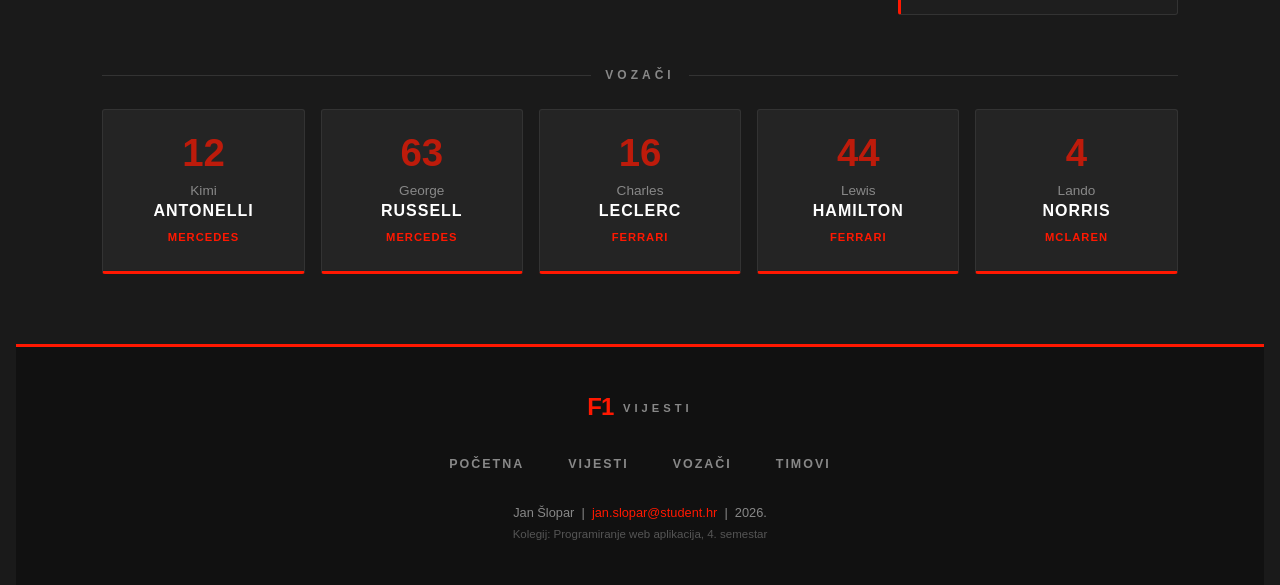
==== commit 3e5c2505: "F1 Vijesti" ====
--- a/P/index.html
+++ b/P/index.html
@@ -5,6 +5,7 @@
   <meta name="viewport" content="width=device-width, initial-scale=1.0">
   <title>F1 Vijesti – Formula 1 News Hub</title>
   <link rel="stylesheet" href="style/style.css">
+  <link rel="icon" type="image/png" href="img/ikonica.png">
   <link rel="stylesheet" href="https://cdnjs.cloudflare.com/ajax/libs/font-awesome/6.7.2/css/all.min.css" crossorigin="anonymous" referrerpolicy="no-referrer" />
 </head>
 <body>
--- a/P/style/style.css
+++ b/P/style/style.css
@@ -0,0 +1,917 @@
+
+/* ---------- var ---------- */
+:root {
+  --red:        #FF1801;
+  --red-dark:   #B31200;
+  --red-glow:   rgba(255, 24, 1, 0.15);
+  --bg:         #1a1a1a;
+  --bg-card:    #242424;
+  --bg-aside:   #1e1e1e;
+  --border:     #333;
+  --text:       #e8e8e8;
+  --text-muted: #888;
+  --white:      #ffffff;
+  --gold:       #f0c040;
+  --font-main:  'Segoe UI', Tahoma, Geneva, Verdana, sans-serif;
+}
+
+/* ---------- reset ---------- */
+*, *::before, *::after {
+  box-sizing: border-box;
+  margin: 0;
+  padding: 0;
+}
+
+html {
+  scroll-behavior: smooth;
+}
+
+body {
+  font-family: var(--font-main);
+  background-color: var(--bg);
+  color: var(--text);
+  line-height: 1.7;
+  padding-left: 8%;
+  padding-right: 8%;
+}
+
+a {
+  color: var(--red);
+  text-decoration: none;
+  transition: color 0.2s;
+}
+
+a:hover {
+  color: var(--red-dark);
+}
+
+img {
+  max-width: 100%;
+  display: block;
+}
+
+ul, ol {
+  list-style: none;
+}
+
+/* ---------- ZAGLAVLJE (HEADER) ---------- */
+header {
+  position: sticky;
+  top: 0;
+  z-index: 100;
+  background-color: #111;
+  margin-left: -8%;
+  margin-right: -8%;
+  padding: 0 8%;
+  box-shadow: 0 2px 20px rgba(0,0,0,0.6);
+}
+
+.header-inner {
+  display: flex;
+  align-items: center;
+  justify-content: space-between;
+  height: 70px;
+  gap: 20px;
+}
+
+.header-brand {
+  display: flex;
+  align-items: baseline;
+  gap: 6px;
+  flex-shrink: 0;
+}
+
+.header-logo {
+  font-size: 1.8rem;
+  font-weight: 900;
+  color: var(--red);
+  letter-spacing: -2px;
+  text-transform: uppercase;
+}
+
+.header-tagline {
+  font-size: 0.75rem;
+  font-weight: 700;
+  color: var(--text-muted);
+  letter-spacing: 4px;
+  text-transform: uppercase;
+}
+
+/* NAVIGACIJA */
+nav {
+  display: flex;
+  gap: 6px;
+  flex-wrap: wrap;
+}
+
+nav a {
+  color: var(--text);
+  font-size: 0.82rem;
+  font-weight: 600;
+  letter-spacing: 1px;
+  text-transform: uppercase;
+  padding: 6px 12px;
+  border-radius: 2px;
+  transition: color 0.2s, background 0.2s;
+}
+
+nav a:hover {
+  color: var(--white);
+  background-color: var(--red);
+}
+
+nav a i {
+  margin-right: 4px;
+}
+
+.header-season {
+  font-size: 0.72rem;
+  font-weight: 800;
+  letter-spacing: 3px;
+  color: var(--red);
+  flex-shrink: 0;
+  border: 1px solid var(--red);
+  padding: 3px 8px;
+  border-radius: 2px;
+}
+
+.header-stripe {
+  height: 3px;
+  background: linear-gradient(90deg, var(--red), var(--red-dark), #800, var(--red));
+  background-size: 200% 100%;
+  animation: stripe-move 3s linear infinite;
+}
+
+@keyframes stripe-move {
+  0%   { background-position: 0% 0%; }
+  100% { background-position: 200% 0%; }
+}
+
+/* ---------- HERO SEKCIJA ---------- */
+
+#hero {
+  margin: 40px -8%;
+  padding: 60px 8%;
+  background: 
+    linear-gradient(135deg, rgba(0,0,0,0.85) 0%, rgba(80,0,0,0.75) 50%, rgba(0,0,0,0.85) 100%),
+    url('https://media.jutarnji.hr/images/slike/2026/05/24/38981286.jpg?_gl=1*1eviws4*_ga*MTYzOTA2MjUzNS4xNzc3NDQ3OTk4*_ga_0PCQNHB2ZD*czE3Nzk3MDY5NjUkbzIkZzAkdDE3Nzk3MDY5NjUkajYwJGwwJGgw') center/cover no-repeat;
+  border-top: 3px solid var(--red);
+  border-bottom: 1px solid var(--border);
+  position: relative;
+  overflow: hidden;
+}
+
+#hero::before {
+  content: "F1";
+  position: absolute;
+  right: 5%;
+  top: 50%;
+  transform: translateY(-50%);
+  font-size: 12rem;
+  font-weight: 900;
+  color: rgba(255,24,1,0.05);
+  letter-spacing: -10px;
+  pointer-events: none;
+}
+
+.hero-article {
+  max-width: 700px;
+}
+
+.hero-label {
+  display: inline-block;
+  background: var(--red);
+  color: var(--white);
+  font-size: 0.7rem;
+  font-weight: 800;
+  letter-spacing: 3px;
+  padding: 3px 10px;
+  margin-bottom: 16px;
+  text-transform: uppercase;
+}
+
+.hero-article h1 {
+  font-size: 2.2rem;
+  font-weight: 800;
+  line-height: 1.2;
+  color: var(--white);
+  margin-bottom: 16px;
+}
+
+.hero-article p {
+  font-size: 1rem;
+  color: #aaa;
+  margin-bottom: 24px;
+  max-width: 580px;
+}
+
+.btn-read {
+  display: inline-flex;
+  align-items: center;
+  gap: 8px;
+  background: var(--red);
+  color: var(--white);
+  font-weight: 700;
+  font-size: 0.85rem;
+  letter-spacing: 1px;
+  text-transform: uppercase;
+  padding: 10px 22px;
+  border-radius: 2px;
+  transition: background 0.2s, transform 0.15s;
+}
+
+.btn-read:hover {
+  background: var(--red-dark);
+  color: var(--white);
+  transform: translateX(3px);
+}
+
+.hero-meta {
+  display: flex;
+  gap: 20px;
+  margin-top: 20px;
+  font-size: 0.78rem;
+  color: var(--text-muted);
+}
+
+.hero-meta i {
+  margin-right: 5px;
+  color: var(--red);
+}
+
+/* ---------- LAYOUT: CONTENT + ASIDE ---------- */
+.content-wrapper {
+  display: grid;
+  grid-template-columns: 1fr 280px;
+  gap: 40px;
+  margin-top: 40px;
+}
+
+/* ---------- NASLOV SEKCIJE ---------- */
+.section-title {
+  font-size: 0.75rem;
+  font-weight: 800;
+  letter-spacing: 4px;
+  text-transform: uppercase;
+  color: var(--text-muted);
+  margin-bottom: 24px;
+  display: flex;
+  align-items: center;
+  gap: 14px;
+}
+
+.section-title::before,
+.section-title::after {
+  content: "";
+  flex: 1;
+  height: 1px;
+  background: var(--border);
+}
+
+.section-title span {
+  white-space: nowrap;
+}
+
+/* ---------- MREŽA VIJESTI ---------- */
+.news-grid {
+  display: grid;
+  grid-template-columns: 1fr 1fr;
+  gap: 20px;
+  align-content: start;
+}
+
+.news-grid .section-title {
+  grid-column: 1 / -1;
+}
+
+/* ---------- KARTICA VIJESTI ---------- */
+.news-card {
+  background: var(--bg-card);
+  border: 1px solid var(--border);
+  border-top: 3px solid transparent;
+  padding: 22px;
+  border-radius: 3px;
+  transition: border-top-color 0.2s, transform 0.2s, box-shadow 0.2s;
+}
+
+.news-card:hover {
+  border-top-color: var(--red);
+  transform: translateY(-3px);
+  box-shadow: 0 8px 30px rgba(0,0,0,0.4);
+}
+
+.news-card-label {
+  font-size: 0.65rem;
+  font-weight: 800;
+  letter-spacing: 2px;
+  color: var(--red);
+  text-transform: uppercase;
+  margin-bottom: 10px;
+}
+
+.news-card h3 {
+  font-size: 0.95rem;
+  font-weight: 700;
+  line-height: 1.4;
+  margin-bottom: 10px;
+}
+
+.news-card h3 a {
+  color: var(--text);
+  transition: color 0.2s;
+}
+
+.news-card h3 a:hover {
+  color: var(--red);
+}
+
+.news-card p {
+  font-size: 0.83rem;
+  color: var(--text-muted);
+  line-height: 1.6;
+  margin-bottom: 14px;
+}
+
+.news-meta {
+  display: flex;
+  justify-content: space-between;
+  align-items: center;
+  font-size: 0.72rem;
+  color: var(--text-muted);
+  border-top: 1px solid var(--border);
+  padding-top: 12px;
+}
+
+.news-meta i {
+  margin-right: 4px;
+  color: var(--red);
+}
+
+.link-more {
+  font-size: 0.72rem;
+  font-weight: 700;
+  color: var(--red);
+  letter-spacing: 0.5px;
+}
+
+/* ---------- ASIDE ---------- */
+aside {
+  display: flex;
+  flex-direction: column;
+  gap: 24px;
+}
+
+.aside-block {
+  background: var(--bg-aside);
+  border: 1px solid var(--border);
+  border-left: 3px solid var(--red);
+  padding: 20px;
+  border-radius: 3px;
+}
+
+.aside-title {
+  font-size: 0.72rem;
+  font-weight: 800;
+  letter-spacing: 2px;
+  text-transform: uppercase;
+  color: var(--text-muted);
+  margin-bottom: 16px;
+  padding-bottom: 10px;
+  border-bottom: 1px solid var(--border);
+}
+
+.aside-title i {
+  color: var(--red);
+  margin-right: 7px;
+}
+
+/* Poredak vozača */
+.standings-list {
+  display: flex;
+  flex-direction: column;
+  gap: 8px;
+}
+
+.standings-list li {
+  display: flex;
+  align-items: center;
+  gap: 8px;
+  font-size: 0.82rem;
+  padding: 6px 0;
+  border-bottom: 1px solid var(--border);
+}
+
+.standings-list li:last-child {
+  border-bottom: none;
+}
+
+.standings-list .pos {
+  color: var(--red);
+  font-weight: 800;
+  width: 20px;
+  flex-shrink: 0;
+}
+
+.standings-list .driver {
+  flex: 1;
+  font-weight: 600;
+}
+
+.standings-list .pts {
+  color: var(--text-muted);
+  font-size: 0.75rem;
+  font-weight: 700;
+}
+
+/* Sljedeća utrka */
+.next-race {
+  text-align: center;
+}
+
+.race-name {
+  font-size: 1rem;
+  font-weight: 700;
+  color: var(--white);
+  margin-bottom: 6px;
+}
+
+.race-date {
+  font-size: 0.82rem;
+  color: var(--red);
+  font-weight: 700;
+  margin-bottom: 4px;
+}
+
+.race-circuit {
+  font-size: 0.75rem;
+  color: var(--text-muted);
+}
+
+/* Popularne vijesti */
+.popular-list {
+  display: flex;
+  flex-direction: column;
+  gap: 10px;
+}
+
+.popular-list li {
+  font-size: 0.82rem;
+  line-height: 1.4;
+  padding-bottom: 10px;
+  border-bottom: 1px solid var(--border);
+}
+
+.popular-list li:last-child {
+  border-bottom: none;
+  padding-bottom: 0;
+}
+
+.popular-list li a {
+  color: var(--text);
+}
+
+.popular-list li a:hover {
+  color: var(--red);
+}
+
+/* ---------- VOZAČI STRIP ---------- */
+#vozaci {
+  margin-top: 50px;
+  margin-bottom: 50px;
+}
+
+.drivers-strip {
+  display: flex;
+  gap: 16px;
+  overflow-x: auto;
+  padding-bottom: 10px;
+}
+
+.driver-card {
+  background: var(--bg-card);
+  border: 1px solid var(--border);
+  border-bottom: 3px solid var(--red);
+  padding: 24px 20px;
+  border-radius: 3px;
+  min-width: 160px;
+  flex: 1;
+  text-align: center;
+  transition: transform 0.2s, box-shadow 0.2s;
+}
+
+.driver-card:hover {
+  transform: translateY(-4px);
+  box-shadow: 0 10px 30px var(--red-glow);
+}
+
+.driver-number {
+  font-size: 2.4rem;
+  font-weight: 900;
+  color: var(--red);
+  line-height: 1;
+  margin-bottom: 8px;
+  opacity: 0.7;
+}
+
+.driver-name {
+  font-size: 0.85rem;
+  color: var(--text-muted);
+  line-height: 1.4;
+  margin-bottom: 6px;
+}
+
+.driver-name strong {
+  display: block;
+  color: var(--white);
+  font-size: 1rem;
+  font-weight: 800;
+  text-transform: uppercase;
+  letter-spacing: 1px;
+}
+
+.driver-team {
+  font-size: 0.7rem;
+  color: var(--red);
+  font-weight: 700;
+  letter-spacing: 1px;
+  text-transform: uppercase;
+}
+
+/* ---------- ČLANAK (vijest.html) ---------- */
+.article-breadcrumb {
+  font-size: 0.75rem;
+  color: var(--text-muted);
+  margin-bottom: 24px;
+  display: flex;
+  align-items: center;
+  gap: 8px;
+  flex-wrap: wrap;
+}
+
+.article-breadcrumb a {
+  color: var(--text-muted);
+}
+
+.article-breadcrumb a:hover {
+  color: var(--red);
+}
+
+.article-breadcrumb i {
+  font-size: 0.6rem;
+  color: var(--border);
+}
+
+.single-article {
+  padding-right: 20px;
+}
+
+.article-label {
+  display: inline-block;
+  background: var(--red);
+  color: var(--white);
+  font-size: 0.68rem;
+  font-weight: 800;
+  letter-spacing: 3px;
+  padding: 3px 10px;
+  margin-bottom: 16px;
+  text-transform: uppercase;
+}
+
+.single-article h1 {
+  font-size: 2rem;
+  font-weight: 800;
+  line-height: 1.25;
+  color: var(--white);
+  margin-bottom: 16px;
+}
+
+.article-meta {
+  display: flex;
+  gap: 20px;
+  flex-wrap: wrap;
+  font-size: 0.78rem;
+  color: var(--text-muted);
+  padding-bottom: 20px;
+  border-bottom: 1px solid var(--border);
+  margin-bottom: 24px;
+}
+
+.article-meta i {
+  color: var(--red);
+  margin-right: 5px;
+}
+
+.article-lead {
+  font-size: 1.05rem;
+  font-weight: 600;
+  color: #bbb;
+  line-height: 1.7;
+  padding: 18px 20px;
+  border-left: 4px solid var(--red);
+  background: var(--bg-card);
+  border-radius: 0 3px 3px 0;
+  margin-bottom: 30px;
+}
+
+.article-body h2 {
+  font-size: 1.15rem;
+  font-weight: 800;
+  color: var(--white);
+  margin: 28px 0 12px;
+  text-transform: uppercase;
+  letter-spacing: 1px;
+}
+
+.article-body p {
+  font-size: 0.92rem;
+  color: var(--text);
+  line-height: 1.8;
+  margin-bottom: 16px;
+}
+
+.article-body em {
+  color: var(--red);
+  font-style: normal;
+  font-weight: 600;
+}
+
+blockquote {
+  border-left: 4px solid var(--red);
+  padding: 14px 20px;
+  background: var(--bg-card);
+  margin: 24px 0;
+  font-size: 0.95rem;
+  color: #ccc;
+  font-style: italic;
+  border-radius: 0 3px 3px 0;
+}
+
+blockquote cite {
+  display: block;
+  margin-top: 8px;
+  font-size: 0.78rem;
+  color: var(--red);
+  font-style: normal;
+  font-weight: 700;
+}
+
+/* Tablica u članku */
+.article-table {
+  width: 100%;
+  border-collapse: collapse;
+  margin: 24px 0;
+  font-size: 0.88rem;
+}
+
+.article-table th {
+  background: var(--red);
+  color: var(--white);
+  font-weight: 700;
+  text-align: left;
+  padding: 10px 14px;
+  letter-spacing: 1px;
+  text-transform: uppercase;
+  font-size: 0.75rem;
+}
+
+.article-table td {
+  padding: 10px 14px;
+  border-bottom: 1px solid var(--border);
+  color: var(--text);
+}
+
+.article-table .top-row td {
+  color: var(--gold);
+  font-weight: 700;
+}
+
+.article-table tr:hover td {
+  background: var(--bg-card);
+}
+
+/* Tagovi */
+.article-tags {
+  display: flex;
+  flex-wrap: wrap;
+  gap: 8px;
+  margin: 30px 0;
+  align-items: center;
+}
+
+.article-tags span {
+  color: var(--text-muted);
+  font-size: 0.8rem;
+}
+
+.article-tags a {
+  font-size: 0.75rem;
+  font-weight: 700;
+  padding: 4px 12px;
+  border: 1px solid var(--red);
+  color: var(--red);
+  border-radius: 2px;
+  letter-spacing: 1px;
+  text-transform: uppercase;
+  transition: background 0.2s, color 0.2s;
+}
+
+.article-tags a:hover {
+  background: var(--red);
+  color: var(--white);
+}
+
+.btn-back {
+  display: inline-flex;
+  align-items: center;
+  gap: 8px;
+  color: var(--text-muted);
+  font-size: 0.82rem;
+  font-weight: 600;
+  transition: color 0.2s;
+  border-top: 1px solid var(--border);
+  padding-top: 20px;
+  margin-top: 10px;
+  width: 100%;
+}
+
+.btn-back:hover {
+  color: var(--red);
+}
+
+/* ---------- PODNOŽJE (FOOTER) ---------- */
+footer {
+  background: #111;
+  margin-left: -8%;
+  margin-right: -8%;
+  padding: 40px 8%;
+  margin-top: 60px;
+  border-top: 3px solid var(--red);
+}
+
+.footer-inner {
+  display: flex;
+  flex-direction: column;
+  align-items: center;
+  gap: 20px;
+  text-align: center;
+}
+
+.footer-brand {
+  font-size: 1.5rem;
+  font-weight: 900;
+  color: var(--red);
+  letter-spacing: -1px;
+}
+
+.footer-brand span {
+  font-size: 0.7rem;
+  font-weight: 700;
+  color: var(--text-muted);
+  letter-spacing: 4px;
+  margin-left: 4px;
+  vertical-align: middle;
+}
+
+.footer-nav {
+  display: flex;
+  gap: 20px;
+  flex-wrap: wrap;
+  justify-content: center;
+}
+
+.footer-nav a {
+  font-size: 0.78rem;
+  font-weight: 700;
+  letter-spacing: 2px;
+  text-transform: uppercase;
+  color: var(--text-muted);
+}
+
+.footer-nav a:hover {
+  color: var(--red);
+}
+
+.footer-info {
+  font-size: 0.8rem;
+  color: var(--text-muted);
+  line-height: 1.8;
+}
+
+.footer-info a {
+  color: var(--red);
+}
+
+.footer-copy {
+  font-size: 0.72rem;
+  color: #555;
+}
+
+/* ---------- RESPONZIVNOST ---------- */
+@media (max-width: 1100px) {
+  .content-wrapper {
+    grid-template-columns: 1fr 240px;
+  }
+}
+
+@media (max-width: 900px) {
+  body {
+    padding-left: 5%;
+    padding-right: 5%;
+  }
+
+  header {
+    margin-left: -5%;
+    margin-right: -5%;
+    padding: 0 5%;
+  }
+
+  footer {
+    margin-left: -5%;
+    margin-right: -5%;
+    padding: 30px 5%;
+  }
+
+  #hero {
+    margin-left: -5%;
+    margin-right: -5%;
+    padding: 40px 5%;
+  }
+
+  .content-wrapper {
+    grid-template-columns: 1fr;
+  }
+
+  aside {
+    flex-direction: row;
+    flex-wrap: wrap;
+  }
+
+  .aside-block {
+    flex: 1;
+    min-width: 240px;
+  }
+
+  .header-season {
+    display: none;
+  }
+}
+
+@media (max-width: 650px) {
+  body {
+    padding-left: 4%;
+    padding-right: 4%;
+  }
+
+  .header-inner {
+    flex-wrap: wrap;
+    height: auto;
+    padding: 12px 0;
+    gap: 10px;
+  }
+
+  nav a {
+    padding: 4px 8px;
+    font-size: 0.75rem;
+  }
+
+  .hero-article h1 {
+    font-size: 1.5rem;
+  }
+
+  .news-grid {
+    grid-template-columns: 1fr;
+  }
+
+  .drivers-strip {
+    flex-wrap: nowrap;
+    overflow-x: auto;
+  }
+
+  .single-article h1 {
+    font-size: 1.5rem;
+  }
+
+  aside {
+    flex-direction: column;
+  }
+}
+
+.article-figure {
+  margin: 24px 0;
+  border-left: 4px solid var(--red);
+}
+
+.article-figure img {
+  width: 100%;
+  display: block;
+  border-radius: 0 3px 3px 0;
+}
+
+.article-figure figcaption {
+  font-size: 0.75rem;
+  color: var(--text-muted);
+  padding: 8px 12px;
+  background: var(--bg-card);
+  border-radius: 0 0 3px 3px;
+  font-style: italic;
+}
